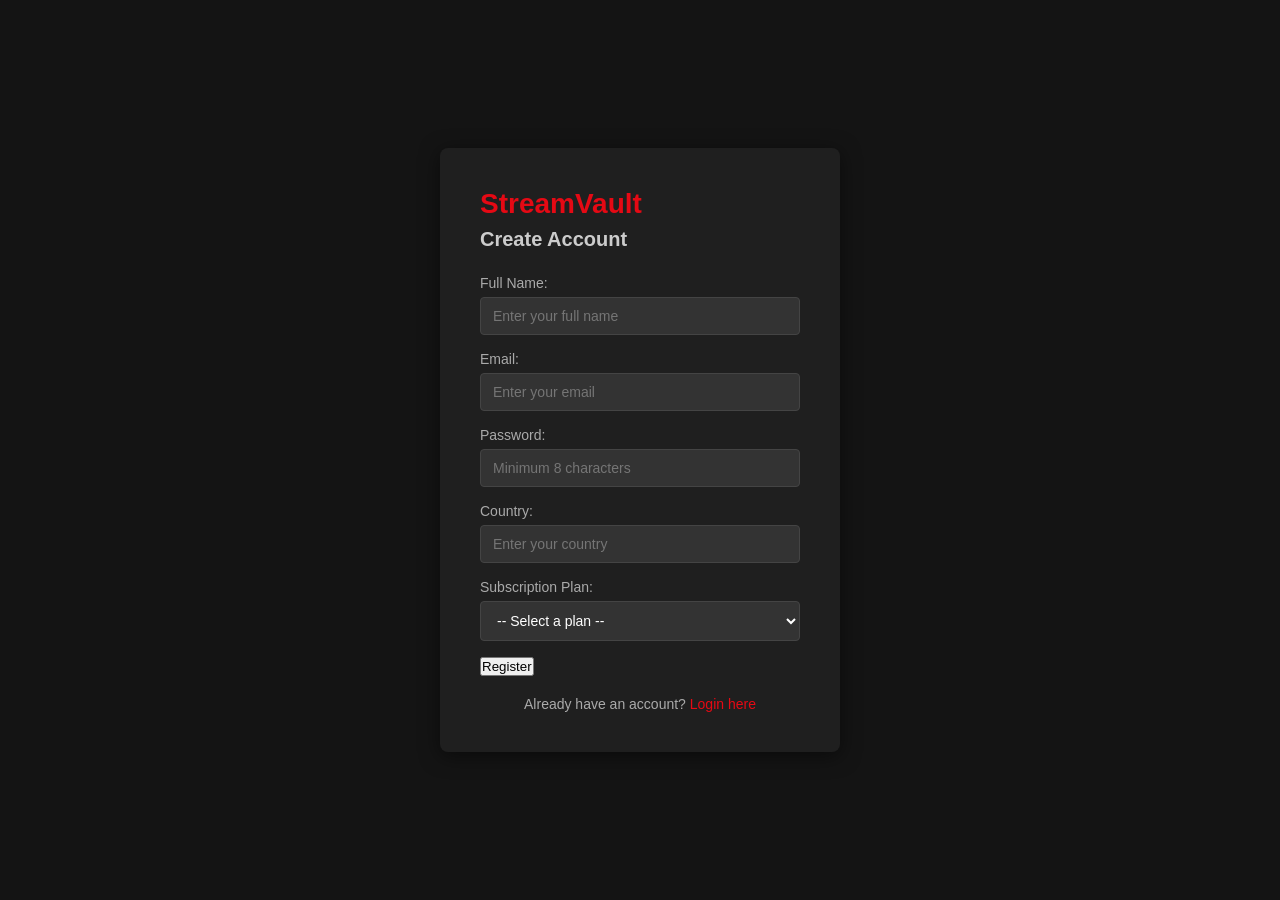
==== src/main/webapp/register.html @ b244ce61 "Initial project structure" ====
<!DOCTYPE html>
<html lang="en">
<head>
    <meta charset="UTF-8">
    <title>StreamVault - Register</title>
    <link rel="stylesheet" href="css/style.css">
</head>
<body>

<div class="auth-container">
    <h1>StreamVault</h1>
    <h2>Create Account</h2>

    <!-- show error message if something went wrong -->
    <p id="error-msg" style="color: red; display: none;">Something went wrong. Please try again.</p>

    <form action="register" method="POST">
        <div class="form-group">
            <label>Full Name:</label>
            <input type="text" name="name" placeholder="Enter your full name" required>
        </div>
        <div class="form-group">
            <label>Email:</label>
            <input type="email" name="email" placeholder="Enter your email" required>
        </div>
        <div class="form-group">
            <label>Password:</label>
            <!-- password must be at least 8 characters -->
            <input type="password" name="password" placeholder="Minimum 8 characters" minlength="8" required>
        </div>
        <div class="form-group">
            <label>Country:</label>
            <input type="text" name="country" placeholder="Enter your country" required>
        </div>
        <div class="form-group">
            <label>Subscription Plan:</label>
            <select name="plan" required>
                <option value="">-- Select a plan --</option>
                <option value="1">Basic - $7.99/month</option>
                <option value="2">Standard - $13.99/month</option>
                <option value="3">Premium - $17.99/month</option>
            </select>
        </div>
        <button type="submit">Register</button>
    </form>

    <p>Already have an account? <a href="login.html">Login here</a></p>
</div>

<script>
    let params = new URLSearchParams(window.location.search);
    if (params.get('error') == '1') {
        document.getElementById('error-msg').style.display = 'block';
    }
</script>

</body>
</html>
---- src/main/webapp/css/style.css ----
* {
    box-sizing: border-box;
    margin: 0;
    padding: 0;
}

body {
    font-family: Arial, sans-serif;
    background-color: #141414;
    color: #fff;
    display: flex;
    justify-content: center;
    align-items: center;
    min-height: 100vh;
}

.auth-container {
    background-color: #1f1f1f;
    padding: 40px;
    border-radius: 8px;
    width: 100%;
    max-width: 400px;
    box-shadow: 0 4px 20px rgba(0, 0, 0, 0.5);
}

h1 {
    color: #e50914;
    font-size: 28px;
    margin-bottom: 8px;
}

h2 {
    font-size: 20px;
    margin-bottom: 24px;
    color: #ccc;
}

.form-group {
    margin-bottom: 16px;
}

label {
    display: block;
    margin-bottom: 6px;
    font-size: 14px;
    color: #aaa;
}

input, select {
    width: 100%;
    padding: 10px 12px;
    background-color: #333;
    border: 1px solid #444;
    border-radius: 4px;
    color: #fff;
    font-size: 14px;
}

input:focus, select:focus {
    outline: none;
    border-color: #e50914;
}

.btn-primary {
    width: 100%;
    padding: 12px;
    background-color: #e50914;
    color: #fff;
    border: none;
    border-radius: 4px;
    font-size: 16px;
    cursor: pointer;
    margin-top: 8px;
}

.btn-primary:hover {
    background-color: #c40812;
}

p {
    margin-top: 20px;
    font-size: 14px;
    color: #aaa;
    text-align: center;
}

a {
    color: #e50914;
    text-decoration: none;
}

a:hover {
    text-decoration: underline;
}
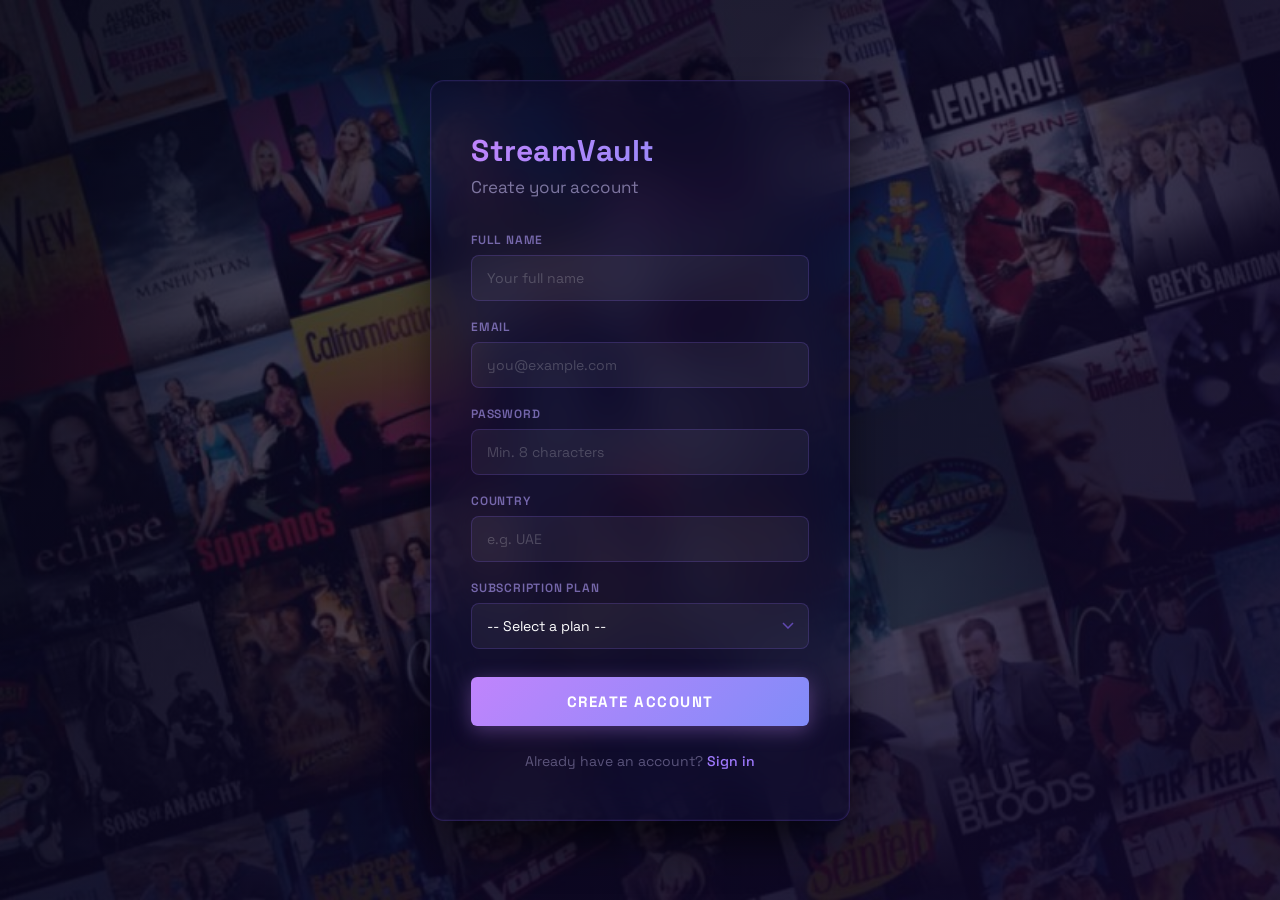
==== commit 8d37c4bd: "Section 1-2: fix DB connection and redesign login/register UI Fix MySQL driver loading with Class.fo" ====
--- a/src/main/webapp/register.html
+++ b/src/main/webapp/register.html
@@ -7,44 +7,48 @@
 </head>
 <body>
 
-<div class="auth-container">
-    <h1>StreamVault</h1>
-    <h2>Create Account</h2>
+<div class="background">
+    <div class="streaming-card">
 
-    <!-- show error message if something went wrong -->
-    <p id="error-msg" style="color: red; display: none;">Something went wrong. Please try again.</p>
+        <h1>StreamVault</h1>
+        <h2>Create your account</h2>
 
-    <form action="register" method="POST">
-        <div class="form-group">
-            <label>Full Name:</label>
-            <input type="text" name="name" placeholder="Enter your full name" required>
-        </div>
-        <div class="form-group">
-            <label>Email:</label>
-            <input type="email" name="email" placeholder="Enter your email" required>
-        </div>
-        <div class="form-group">
-            <label>Password:</label>
-            <!-- password must be at least 8 characters -->
-            <input type="password" name="password" placeholder="Minimum 8 characters" minlength="8" required>
-        </div>
-        <div class="form-group">
-            <label>Country:</label>
-            <input type="text" name="country" placeholder="Enter your country" required>
-        </div>
-        <div class="form-group">
-            <label>Subscription Plan:</label>
-            <select name="plan" required>
-                <option value="">-- Select a plan --</option>
-                <option value="1">Basic - $7.99/month</option>
-                <option value="2">Standard - $13.99/month</option>
-                <option value="3">Premium - $17.99/month</option>
-            </select>
-        </div>
-        <button type="submit">Register</button>
-    </form>
+        <!-- show error message if something went wrong -->
+        <div id="error-msg" class="msg-error">Something went wrong. Please try again.</div>
 
-    <p>Already have an account? <a href="login.html">Login here</a></p>
+        <form action="register" method="POST">
+            <div class="form-group">
+                <label>Full Name</label>
+                <input type="text" name="name" placeholder="Your full name" required>
+            </div>
+            <div class="form-group">
+                <label>Email</label>
+                <input type="email" name="email" placeholder="you@example.com" required>
+            </div>
+            <div class="form-group">
+                <label>Password</label>
+                <!-- password must be at least 8 characters -->
+                <input type="password" name="password" placeholder="Min. 8 characters" minlength="8" required>
+            </div>
+            <div class="form-group">
+                <label>Country</label>
+                <input type="text" name="country" placeholder="e.g. UAE" required>
+            </div>
+            <div class="form-group">
+                <label>Subscription Plan</label>
+                <select name="plan" required>
+                    <option value="">-- Select a plan --</option>
+                    <option value="1">Basic — $7.99/month</option>
+                    <option value="2">Standard — $13.99/month</option>
+                    <option value="3">Premium — $17.99/month</option>
+                </select>
+            </div>
+            <button type="submit" class="btn-primary">Create Account</button>
+        </form>
+
+        <p>Already have an account? <a href="login.html">Sign in</a></p>
+
+    </div>
 </div>
 
 <script>
--- a/src/main/webapp/css/style.css
+++ b/src/main/webapp/css/style.css
@@ -1,94 +1,176 @@
+@import url('https://fonts.googleapis.com/css2?family=Space+Grotesk:wght@400;500;600;700&display=swap');
+
 * {
     box-sizing: border-box;
     margin: 0;
     padding: 0;
 }
 
-body {
-    font-family: Arial, sans-serif;
-    background-color: #141414;
-    color: #fff;
+.background {
+    height: 100vh;
     display: flex;
     justify-content: center;
     align-items: center;
-    min-height: 100vh;
+    background:
+        linear-gradient(135deg, rgba(7, 8, 30, 0.75) 0%, rgba(20, 10, 50, 0.75) 100%),
+        url('../images/movie-grid.jpg') center / cover no-repeat;
+    background-color: #07081e;
+    font-family: 'Space Grotesk', sans-serif;
 }
 
-.auth-container {
-    background-color: #1f1f1f;
-    padding: 40px;
-    border-radius: 8px;
-    width: 100%;
-    max-width: 400px;
-    box-shadow: 0 4px 20px rgba(0, 0, 0, 0.5);
+/* glassmorphism card — navy purple tint */
+.streaming-card {
+    padding: 50px 40px;
+    width: 420px;
+    background: rgba(15, 12, 50, 0.45);
+    backdrop-filter: blur(24px);
+    -webkit-backdrop-filter: blur(24px);
+    border: 1.5px solid rgba(140, 100, 255, 0.18);
+    border-radius: 14px;
+    box-shadow:
+        0 25px 50px -12px rgba(0, 0, 0, 0.8),
+        0 0 0 1px rgba(140, 100, 255, 0.05) inset;
+    color: #ffffff;
+    font-family: 'Space Grotesk', sans-serif;
 }
 
 h1 {
-    color: #e50914;
-    font-size: 28px;
-    margin-bottom: 8px;
+    font-size: 30px;
+    font-weight: 700;
+    letter-spacing: 0.5px;
+    margin-bottom: 6px;
+    background: linear-gradient(135deg, #c084fc, #818cf8);
+    -webkit-background-clip: text;
+    -webkit-text-fill-color: transparent;
+    background-clip: text;
 }
 
 h2 {
-    font-size: 20px;
-    margin-bottom: 24px;
-    color: #ccc;
+    font-size: 17px;
+    font-weight: 400;
+    color: rgba(180, 170, 220, 0.65);
+    margin-bottom: 34px;
 }
 
 .form-group {
-    margin-bottom: 16px;
+    margin-bottom: 18px;
 }
 
 label {
     display: block;
-    margin-bottom: 6px;
-    font-size: 14px;
-    color: #aaa;
+    margin-bottom: 7px;
+    font-size: 12px;
+    font-weight: 600;
+    color: rgba(180, 160, 255, 0.6);
+    text-transform: uppercase;
+    letter-spacing: 0.8px;
 }
 
 input, select {
     width: 100%;
-    padding: 10px 12px;
-    background-color: #333;
-    border: 1px solid #444;
-    border-radius: 4px;
-    color: #fff;
+    padding: 13px 15px;
+    background: rgba(255, 255, 255, 0.05);
+    border: 1px solid rgba(140, 100, 255, 0.2);
+    border-radius: 8px;
+    color: #ffffff;
     font-size: 14px;
+    font-family: 'Space Grotesk', sans-serif;
+    transition: border-color 0.2s ease, background 0.2s ease, box-shadow 0.2s ease;
+}
+
+input::placeholder {
+    color: rgba(255, 255, 255, 0.2);
 }
 
 input:focus, select:focus {
     outline: none;
-    border-color: #e50914;
+    border-color: rgba(140, 100, 255, 0.6);
+    background: rgba(140, 100, 255, 0.07);
+    box-shadow: 0 0 0 3px rgba(140, 100, 255, 0.1);
 }
 
+select {
+    appearance: none;
+    -webkit-appearance: none;
+    background-image: url("data:image/svg+xml,%3Csvg xmlns='http://www.w3.org/2000/svg' width='12' height='7' viewBox='0 0 12 7'%3E%3Cpath fill='none' stroke='%238c64ff99' stroke-width='1.5' d='M1 1l5 5 5-5'/%3E%3C/svg%3E");
+    background-repeat: no-repeat;
+    background-position: right 14px center;
+    padding-right: 36px;
+    cursor: pointer;
+}
+
+select option {
+    background-color: #12103a;
+    color: #ffffff;
+}
+
+/* Netflix red button with glow */
 .btn-primary {
     width: 100%;
-    padding: 12px;
-    background-color: #e50914;
-    color: #fff;
+    padding: 15px;
+    background: linear-gradient(135deg, #c084fc, #818cf8);
     border: none;
-    border-radius: 4px;
-    font-size: 16px;
+    border-radius: 6px;
+    color: white;
+    font-size: 15px;
+    font-weight: 700;
+    font-family: 'Space Grotesk', sans-serif;
+    text-transform: uppercase;
+    letter-spacing: 1.5px;
     cursor: pointer;
-    margin-top: 8px;
+    margin-top: 10px;
+    box-shadow: 0 4px 20px rgba(192, 132, 252, 0.35);
+    transition: all 0.3s ease;
 }
 
 .btn-primary:hover {
-    background-color: #c40812;
+    background: linear-gradient(135deg, #d09ffe, #9ba5fb);
+    box-shadow: 0 6px 25px rgba(192, 132, 252, 0.55);
+    transform: translateY(-1px);
+}
+
+.btn-primary:active {
+    transform: translateY(0);
+    box-shadow: 0 3px 12px rgba(192, 132, 252, 0.4);
 }
 
 p {
-    margin-top: 20px;
+    margin-top: 26px;
     font-size: 14px;
-    color: #aaa;
+    color: rgba(180, 170, 220, 0.45);
     text-align: center;
 }
 
 a {
-    color: #e50914;
+    color: #a07aff;
     text-decoration: none;
+    font-weight: 500;
 }
 
 a:hover {
+    color: #c4a8ff;
     text-decoration: underline;
 }
+
+/* error / success messages */
+.msg-error {
+    background: rgba(229, 9, 20, 0.1);
+    border: 1px solid rgba(229, 9, 20, 0.3);
+    border-radius: 8px;
+    color: #ff7a7a;
+    font-size: 13px;
+    padding: 11px 14px;
+    margin-bottom: 20px;
+    display: none;
+}
+
+.msg-success {
+    background: rgba(100, 80, 255, 0.1);
+    border: 1px solid rgba(100, 80, 255, 0.3);
+    border-radius: 8px;
+    color: #a89bff;
+    font-size: 13px;
+    padding: 11px 14px;
+    margin-bottom: 20px;
+    display: none;
+}
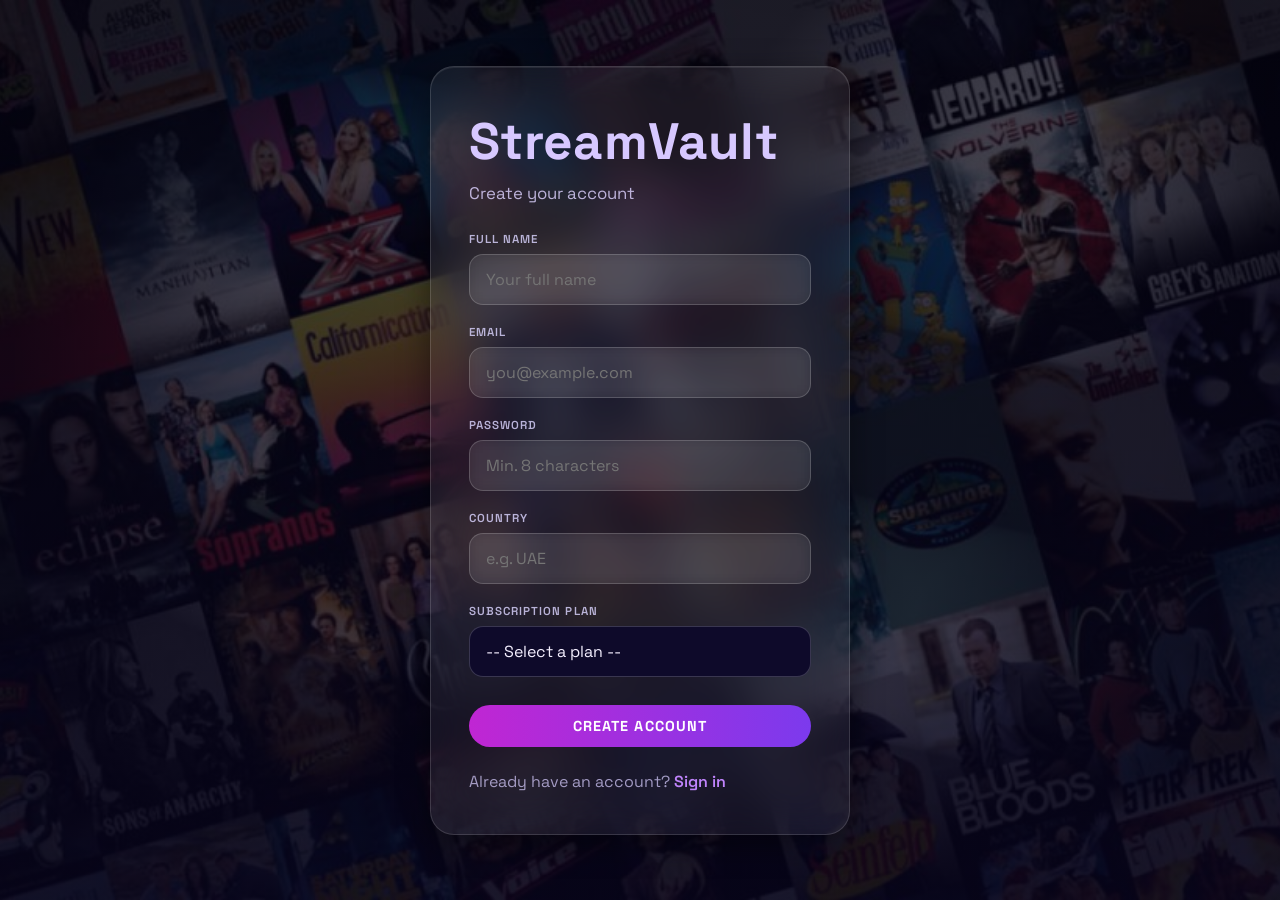
==== commit 2f459c4d: "Phase 4 complete: JDBC web app with security, MongoDB analytics, and role-based access" ====
--- a/src/main/webapp/register.html
+++ b/src/main/webapp/register.html
@@ -2,7 +2,8 @@
 <html lang="en">
 <head>
     <meta charset="UTF-8">
-    <title>StreamVault - Register</title>
+    <meta name="viewport" content="width=device-width, initial-scale=1.0">
+    <title>Register — StreamVault</title>
     <link rel="stylesheet" href="css/style.css">
 </head>
 <body>
--- a/src/main/webapp/css/style.css
+++ b/src/main/webapp/css/style.css
@@ -6,171 +6,675 @@
     padding: 0;
 }
 
+html, body {
+    min-height: 100%;
+    font-family: 'Space Grotesk', sans-serif;
+    color: #f5f3ff;
+    background: linear-gradient(135deg, #07081e 0%, #0e0b29 60%, #120d3d 100%);
+}
+
+body {
+    overflow-x: hidden;
+}
+
+/* ── Auth pages ──────────────────────────────────────────────────────────── */
 .background {
-    height: 100vh;
-    display: flex;
+    min-height: 100vh;
+    display: flex;
+    align-items: center;
     justify-content: center;
-    align-items: center;
+    padding: 24px;
     background:
-        linear-gradient(135deg, rgba(7, 8, 30, 0.75) 0%, rgba(20, 10, 50, 0.75) 100%),
-        url('../images/movie-grid.jpg') center / cover no-repeat;
-    background-color: #07081e;
-    font-family: 'Space Grotesk', sans-serif;
-}
-
-/* glassmorphism card — navy purple tint */
+        linear-gradient(rgba(4, 3, 18, 0.72), rgba(8, 5, 30, 0.78)),
+        url('../images/movie-grid.jpg') center/cover no-repeat;
+}
+
 .streaming-card {
-    padding: 50px 40px;
-    width: 420px;
-    background: rgba(15, 12, 50, 0.45);
-    backdrop-filter: blur(24px);
-    -webkit-backdrop-filter: blur(24px);
-    border: 1.5px solid rgba(140, 100, 255, 0.18);
+    width: min(420px, 100%);
+    padding: 42px 38px;
+    border-radius: 24px;
+    background: rgba(255, 255, 255, 0.06);
+    border: 1px solid rgba(255, 255, 255, 0.14);
+    box-shadow:
+        0 8px 32px rgba(0, 0, 0, 0.45),
+        inset 0 1px 0 rgba(255, 255, 255, 0.08);
+    backdrop-filter: blur(22px);
+    -webkit-backdrop-filter: blur(22px);
+}
+
+.streaming-card h1 {
+    margin-bottom: 8px;
+    font-size: clamp(2.25rem, 5vw, 3.2rem);
+    letter-spacing: 0.35px;
+    color: #d7c8ff;
+}
+
+.streaming-card h2 {
+    margin-bottom: 28px;
+    color: rgba(221, 210, 255, 0.82);
+    font-size: 1.05rem;
+    font-weight: 400;
+}
+
+.msg-error,
+.msg-success {
+    display: none;
+    margin-bottom: 20px;
+    padding: 14px 16px;
+    border-radius: 16px;
+    font-size: 0.95rem;
+    line-height: 1.55;
+}
+
+.msg-error {
+    background: rgba(217, 71, 224, 0.14);
+    border: 1px solid rgba(217, 71, 224, 0.28);
+    color: #f7c6ff;
+}
+
+.msg-success {
+    background: rgba(77, 201, 135, 0.14);
+    border: 1px solid rgba(77, 201, 135, 0.22);
+    color: #d5ffe2;
+}
+
+.form-group {
+    margin-bottom: 20px;
+    display: flex;
+    flex-direction: column;
+    gap: 8px;
+}
+
+.form-group label {
+    color: rgba(218, 212, 255, 0.82);
+    font-size: 0.72rem;
+    font-weight: 600;
+    text-transform: uppercase;
+    letter-spacing: 0.09em;
+}
+
+.form-group input,
+.form-group select {
+    width: 100%;
+    padding: 14px 16px;
     border-radius: 14px;
-    box-shadow:
-        0 25px 50px -12px rgba(0, 0, 0, 0.8),
-        0 0 0 1px rgba(140, 100, 255, 0.05) inset;
-    color: #ffffff;
-    font-family: 'Space Grotesk', sans-serif;
-}
-
-h1 {
-    font-size: 30px;
-    font-weight: 700;
-    letter-spacing: 0.5px;
-    margin-bottom: 6px;
+    border: 1px solid rgba(255, 255, 255, 0.18);
+    color: #f4efff;
+    outline: none;
+    transition: border-color 0.2s ease, box-shadow 0.2s ease;
+    font-family: inherit;
+    font-size: 1rem;
+    -webkit-appearance: none;
+    -moz-appearance: none;
+    appearance: none;
+}
+
+.form-group input {
+    background: rgba(255, 255, 255, 0.07);
+    backdrop-filter: blur(8px);
+}
+
+.form-group select {
+    background: rgb(14, 10, 42);
+}
+
+.form-group input:focus,
+.form-group select:focus {
+    border-color: rgba(140, 100, 255, 0.45);
+    box-shadow: 0 0 0 3px rgba(140, 100, 255, 0.1);
+}
+
+.streaming-card p {
+    margin-top: 24px;
+    color: rgba(215, 205, 255, 0.72);
+}
+
+.streaming-card a {
+    color: #c084fc;
+    text-decoration: none;
+    font-weight: 600;
+}
+
+.streaming-card a:hover {
+    text-decoration: underline;
+}
+
+/* ── Page shell (all inner pages) ────────────────────────────────────────── */
+.page-shell {
+    min-height: 100vh;
+    padding: 32px 24px;
+    display: flex;
+    justify-content: center;
+    background:
+        linear-gradient(rgba(7, 8, 30, 0.62), rgba(10, 7, 34, 0.68)),
+        url('../images/movie-grid.jpg') center/cover no-repeat fixed;
+}
+
+.page-card {
+    width: min(1200px, 100%);
+    padding: 36px;
+    background: rgba(10, 8, 34, 0.78);
+    border: 1px solid rgba(140, 100, 255, 0.22);
+    border-radius: 28px;
+    box-shadow: 0 40px 90px rgba(0, 0, 0, 0.5);
+    backdrop-filter: blur(26px);
+    align-self: flex-start;
+}
+
+/* ── Header & nav ────────────────────────────────────────────────────────── */
+.page-header {
+    display: flex;
+    justify-content: space-between;
+    gap: 20px;
+    align-items: flex-start;
+    margin-bottom: 32px;
+    flex-wrap: wrap;
+    padding-bottom: 28px;
+    border-bottom: 1px solid rgba(140, 100, 255, 0.12);
+}
+
+.page-header h1 {
+    font-size: clamp(1.9rem, 3vw, 2.8rem);
+    letter-spacing: 0.4px;
     background: linear-gradient(135deg, #c084fc, #818cf8);
     -webkit-background-clip: text;
     -webkit-text-fill-color: transparent;
-    background-clip: text;
-}
-
-h2 {
-    font-size: 17px;
-    font-weight: 400;
-    color: rgba(180, 170, 220, 0.65);
-    margin-bottom: 34px;
-}
-
-.form-group {
-    margin-bottom: 18px;
-}
-
-label {
-    display: block;
-    margin-bottom: 7px;
-    font-size: 12px;
-    font-weight: 600;
-    color: rgba(180, 160, 255, 0.6);
-    text-transform: uppercase;
-    letter-spacing: 0.8px;
-}
-
-input, select {
+    margin-bottom: 6px;
+}
+
+.page-header p {
+    color: rgba(210, 200, 255, 0.72);
+    max-width: 520px;
+    font-size: 0.97rem;
+}
+
+.nav-links {
+    display: flex;
+    flex-wrap: wrap;
+    gap: 10px;
+}
+
+.nav-links a {
+    display: inline-flex;
+    align-items: center;
+    padding: 10px 18px;
+    border-radius: 999px;
+    border: 1px solid rgba(140, 100, 255, 0.22);
+    background: rgba(255, 255, 255, 0.05);
+    color: #e9dfff;
+    text-decoration: none;
+    font-weight: 600;
+    font-size: 0.9rem;
+    transition: transform 0.18s ease, background 0.18s ease, box-shadow 0.18s ease;
+}
+
+.nav-links a:hover {
+    transform: translateY(-2px);
+    background: rgba(140, 100, 255, 0.18);
+    box-shadow: 0 10px 30px rgba(136, 100, 255, 0.14);
+}
+
+/* ── Section titles ──────────────────────────────────────────────────────── */
+.section-title {
+    font-size: 1rem;
+    font-weight: 600;
+    color: #c9b8ff;
+    margin-bottom: 14px;
+    letter-spacing: 0.04em;
+    text-transform: uppercase;
+}
+
+/* ── Filters ─────────────────────────────────────────────────────────────── */
+.content-filter {
+    display: flex;
+    flex-wrap: wrap;
+    align-items: center;
+    gap: 14px;
+    margin-bottom: 24px;
+}
+
+.content-filter label {
+    font-size: 0.88rem;
+    color: rgba(220, 210, 255, 0.7);
+}
+
+.filter-input,
+.filter-select {
+    padding: 11px 16px;
+    border-radius: 14px;
+    border: 1px solid rgba(255, 255, 255, 0.12);
+    background: rgba(18, 14, 54, 0.95);
+    color: #f3eeff;
+    outline: none;
+    font-family: inherit;
+    font-size: 0.95rem;
+    transition: border-color 0.18s, box-shadow 0.18s;
+    -webkit-appearance: none;
+    -moz-appearance: none;
+    appearance: none;
+}
+
+.filter-input {
+    flex: 1;
+    min-width: 180px;
+}
+
+.filter-select {
+    min-width: 160px;
+}
+
+.filter-input:focus,
+.filter-select:focus {
+    border-color: rgba(140, 100, 255, 0.4);
+    box-shadow: 0 0 0 3px rgba(140, 100, 255, 0.08);
+}
+
+.content-filter select {
+    min-width: 160px;
+    padding: 11px 16px;
+    border-radius: 14px;
+    border: 1px solid rgba(255, 255, 255, 0.12);
+    background: rgba(18, 14, 54, 0.95);
+    color: #f3eeff;
+    outline: none;
+    font-family: inherit;
+    font-size: 0.95rem;
+    transition: border-color 0.18s;
+    -webkit-appearance: none;
+    -moz-appearance: none;
+    appearance: none;
+}
+
+.content-filter select:focus {
+    border-color: rgba(140, 100, 255, 0.4);
+}
+
+/* ── Tables ──────────────────────────────────────────────────────────────── */
+.content-table {
     width: 100%;
-    padding: 13px 15px;
-    background: rgba(255, 255, 255, 0.05);
-    border: 1px solid rgba(140, 100, 255, 0.2);
-    border-radius: 8px;
-    color: #ffffff;
-    font-size: 14px;
-    font-family: 'Space Grotesk', sans-serif;
-    transition: border-color 0.2s ease, background 0.2s ease, box-shadow 0.2s ease;
-}
-
-input::placeholder {
-    color: rgba(255, 255, 255, 0.2);
-}
-
-input:focus, select:focus {
-    outline: none;
-    border-color: rgba(140, 100, 255, 0.6);
-    background: rgba(140, 100, 255, 0.07);
-    box-shadow: 0 0 0 3px rgba(140, 100, 255, 0.1);
-}
-
-select {
-    appearance: none;
-    -webkit-appearance: none;
-    background-image: url("data:image/svg+xml,%3Csvg xmlns='http://www.w3.org/2000/svg' width='12' height='7' viewBox='0 0 12 7'%3E%3Cpath fill='none' stroke='%238c64ff99' stroke-width='1.5' d='M1 1l5 5 5-5'/%3E%3C/svg%3E");
-    background-repeat: no-repeat;
-    background-position: right 14px center;
-    padding-right: 36px;
-    cursor: pointer;
-}
-
-select option {
-    background-color: #12103a;
-    color: #ffffff;
-}
-
-/* Netflix red button with glow */
-.btn-primary {
-    width: 100%;
-    padding: 15px;
-    background: linear-gradient(135deg, #c084fc, #818cf8);
-    border: none;
-    border-radius: 6px;
-    color: white;
-    font-size: 15px;
-    font-weight: 700;
-    font-family: 'Space Grotesk', sans-serif;
-    text-transform: uppercase;
-    letter-spacing: 1.5px;
-    cursor: pointer;
-    margin-top: 10px;
-    box-shadow: 0 4px 20px rgba(192, 132, 252, 0.35);
-    transition: all 0.3s ease;
-}
-
-.btn-primary:hover {
-    background: linear-gradient(135deg, #d09ffe, #9ba5fb);
-    box-shadow: 0 6px 25px rgba(192, 132, 252, 0.55);
-    transform: translateY(-1px);
-}
-
-.btn-primary:active {
-    transform: translateY(0);
-    box-shadow: 0 3px 12px rgba(192, 132, 252, 0.4);
-}
-
-p {
-    margin-top: 26px;
-    font-size: 14px;
-    color: rgba(180, 170, 220, 0.45);
-    text-align: center;
-}
-
-a {
-    color: #a07aff;
+    border-collapse: collapse;
+    overflow: hidden;
+    border-radius: 18px;
+    background: rgba(14, 10, 40, 0.78);
+    border: 1px solid rgba(140, 100, 255, 0.16);
+}
+
+.content-table th,
+.content-table td {
+    padding: 16px 18px;
+    border-bottom: 1px solid rgba(255, 255, 255, 0.07);
+}
+
+.content-table th {
+    background: rgba(24, 16, 72, 0.98);
+    color: #c9b8ff;
+    font-weight: 600;
+    font-size: 0.88rem;
+    text-align: left;
+    text-transform: uppercase;
+    letter-spacing: 0.05em;
+}
+
+.content-table tr:last-child td {
+    border-bottom: none;
+}
+
+.content-table tr:hover td {
+    background: rgba(140, 100, 255, 0.06);
+}
+
+.content-table td {
+    color: #e2d9ff;
+    font-size: 0.95rem;
+}
+
+.content-table td a {
+    color: #d9b8ff;
     text-decoration: none;
     font-weight: 500;
-}
-
-a:hover {
-    color: #c4a8ff;
+    transition: color 0.15s;
+}
+
+.content-table td a:hover {
+    color: #fff;
     text-decoration: underline;
 }
 
-/* error / success messages */
-.msg-error {
-    background: rgba(229, 9, 20, 0.1);
-    border: 1px solid rgba(229, 9, 20, 0.3);
-    border-radius: 8px;
-    color: #ff7a7a;
-    font-size: 13px;
-    padding: 11px 14px;
-    margin-bottom: 20px;
-    display: none;
-}
-
-.msg-success {
-    background: rgba(100, 80, 255, 0.1);
-    border: 1px solid rgba(100, 80, 255, 0.3);
-    border-radius: 8px;
-    color: #a89bff;
-    font-size: 13px;
-    padding: 11px 14px;
-    margin-bottom: 20px;
-    display: none;
-}
+/* ── Stat / detail cards ─────────────────────────────────────────────────── */
+.card-grid {
+    display: grid;
+    gap: 18px;
+    grid-template-columns: repeat(auto-fit, minmax(220px, 1fr));
+    margin-bottom: 32px;
+}
+
+.stat-card {
+    background: rgba(18, 14, 54, 0.88);
+    border: 1px solid rgba(140, 100, 255, 0.2);
+    border-radius: 20px;
+    padding: 24px;
+    transition: border-color 0.2s, box-shadow 0.2s;
+}
+
+.stat-card:hover {
+    border-color: rgba(140, 100, 255, 0.38);
+    box-shadow: 0 12px 36px rgba(136, 100, 255, 0.1);
+}
+
+.stat-card h3 {
+    font-size: 0.8rem;
+    font-weight: 600;
+    text-transform: uppercase;
+    letter-spacing: 0.06em;
+    color: rgba(200, 185, 255, 0.7);
+    margin-bottom: 12px;
+}
+
+.stat-card p {
+    color: rgba(225, 215, 255, 0.9);
+    line-height: 1.75;
+    font-size: 0.95rem;
+}
+
+.detail-card {
+    background: rgba(18, 14, 54, 0.88);
+    border: 1px solid rgba(140, 100, 255, 0.2);
+    border-radius: 20px;
+    padding: 28px 30px;
+    margin-bottom: 8px;
+}
+
+.detail-card h1 {
+    font-size: clamp(1.6rem, 3vw, 2.2rem);
+    margin-bottom: 8px;
+    background: linear-gradient(135deg, #e2d5ff, #c084fc);
+    -webkit-background-clip: text;
+    -webkit-text-fill-color: transparent;
+}
+
+.detail-card .meta {
+    font-size: 0.95rem;
+    color: rgba(200, 190, 255, 0.75);
+    margin-bottom: 14px;
+}
+
+.detail-card p {
+    color: rgba(215, 205, 255, 0.84);
+    line-height: 1.75;
+    margin-bottom: 10px;
+    font-size: 0.97rem;
+}
+
+/* ── Buttons ─────────────────────────────────────────────────────────────── */
+.btn-primary,
+.btn-secondary {
+    display: inline-flex;
+    align-items: center;
+    justify-content: center;
+    padding: 12px 26px;
+    border-radius: 999px;
+    border: none;
+    color: #fff;
+    text-decoration: none;
+    font-weight: 700;
+    font-size: 0.95rem;
+    cursor: pointer;
+    font-family: inherit;
+    transition: transform 0.18s ease, box-shadow 0.18s ease, background 0.18s ease;
+}
+
+.btn-primary {
+    background: linear-gradient(90deg, #c026d3, #7c3aed);
+    border: none;
+    text-transform: uppercase;
+    letter-spacing: 0.07em;
+}
+
+.btn-primary:hover {
+    background: linear-gradient(90deg, #d946ef, #8b5cf6);
+    transform: translateY(-2px);
+    box-shadow: 0 16px 40px rgba(192, 38, 211, 0.4);
+}
+
+/* Full-width button inside auth cards */
+.streaming-card .btn-primary {
+    width: 100%;
+    margin-top: 8px;
+    font-size: 0.9rem;
+}
+
+.btn-secondary {
+    background: rgba(255, 255, 255, 0.07);
+    border: 1px solid rgba(140, 100, 255, 0.25);
+}
+
+.btn-secondary:hover {
+    background: rgba(140, 100, 255, 0.15);
+    transform: translateY(-2px);
+    box-shadow: 0 12px 32px rgba(136, 100, 255, 0.12);
+}
+
+/* ── Badges ──────────────────────────────────────────────────────────────── */
+.badge-yes {
+    display: inline-block;
+    padding: 3px 10px;
+    border-radius: 999px;
+    font-size: 0.8rem;
+    font-weight: 600;
+    background: rgba(77, 201, 135, 0.18);
+    border: 1px solid rgba(77, 201, 135, 0.35);
+    color: #a8ffd0;
+}
+
+.badge-no {
+    display: inline-block;
+    padding: 3px 10px;
+    border-radius: 999px;
+    font-size: 0.8rem;
+    font-weight: 600;
+    background: rgba(217, 71, 224, 0.14);
+    border: 1px solid rgba(217, 71, 224, 0.28);
+    color: #f7c6ff;
+}
+
+/* ── Progress bar ────────────────────────────────────────────────────────── */
+.progress-wrap {
+    display: flex;
+    align-items: center;
+    gap: 10px;
+}
+
+.progress-wrap span {
+    font-size: 0.85rem;
+    color: rgba(200, 190, 255, 0.8);
+    min-width: 34px;
+}
+
+.progress-bar {
+    height: 6px;
+    min-width: 4px;
+    max-width: 120px;
+    border-radius: 999px;
+    background: linear-gradient(90deg, #8b5cf6, #c084fc);
+    flex: 1;
+}
+
+/* ── Content panel wrapper ───────────────────────────────────────────────── */
+.content-panel {
+    padding-top: 8px;
+}
+
+/* ── Admin page ──────────────────────────────────────────────────────────── */
+.admin-badge {
+    display: inline-block;
+    font-size: 0.65rem;
+    font-weight: 700;
+    text-transform: uppercase;
+    letter-spacing: 0.08em;
+    padding: 3px 10px;
+    border-radius: 999px;
+    background: rgba(192, 38, 211, 0.2);
+    border: 1px solid rgba(192, 38, 211, 0.4);
+    color: #e879f9;
+    vertical-align: middle;
+    margin-left: 10px;
+    position: relative;
+    top: -3px;
+}
+
+.admin-section {
+    margin-top: 32px;
+}
+
+.admin-section-title {
+    display: flex;
+    align-items: center;
+    gap: 10px;
+    margin-bottom: 14px;
+    padding-left: 14px;
+    border-left: 3px solid #c084fc;
+    font-size: 0.9rem;
+    font-weight: 600;
+    color: #e2d5ff;
+    text-transform: uppercase;
+    letter-spacing: 0.05em;
+}
+
+.badge-mongo {
+    font-size: 0.62rem;
+    font-weight: 700;
+    text-transform: uppercase;
+    letter-spacing: 0.06em;
+    padding: 2px 8px;
+    border-radius: 999px;
+    background: rgba(77, 201, 135, 0.15);
+    border: 1px solid rgba(77, 201, 135, 0.3);
+    color: #a8ffd0;
+}
+
+.badge-mysql {
+    font-size: 0.62rem;
+    font-weight: 700;
+    text-transform: uppercase;
+    letter-spacing: 0.06em;
+    padding: 2px 8px;
+    border-radius: 999px;
+    background: rgba(129, 140, 248, 0.15);
+    border: 1px solid rgba(129, 140, 248, 0.3);
+    color: #c7d2fe;
+}
+
+.nav-active {
+    background: rgba(140, 100, 255, 0.22) !important;
+    border-color: rgba(140, 100, 255, 0.45) !important;
+}
+
+/* ── Movie card grid (Browse / Home page) ────────────────────────────────── */
+.movie-grid {
+    display: grid;
+    grid-template-columns: repeat(auto-fill, minmax(190px, 1fr));
+    gap: 16px;
+    margin-bottom: 24px;
+}
+
+.movie-card {
+    background: rgba(14, 10, 42, 0.9);
+    border: 1px solid rgba(140, 100, 255, 0.18);
+    border-radius: 18px;
+    overflow: hidden;
+    text-decoration: none;
+    display: block;
+    transition: transform 0.22s ease, box-shadow 0.22s ease, border-color 0.22s ease;
+}
+
+.movie-card:hover {
+    transform: translateY(-5px) scale(1.015);
+    box-shadow: 0 22px 52px rgba(136, 100, 255, 0.26);
+    border-color: rgba(140, 100, 255, 0.5);
+}
+
+.movie-card-poster {
+    height: 126px;
+    display: flex;
+    align-items: flex-end;
+    padding: 10px 12px;
+}
+
+.movie-card-type-label {
+    font-size: 0.7rem;
+    font-weight: 700;
+    text-transform: uppercase;
+    letter-spacing: 0.08em;
+    color: rgba(255, 255, 255, 0.82);
+    background: rgba(0, 0, 0, 0.4);
+    padding: 3px 9px;
+    border-radius: 999px;
+    backdrop-filter: blur(4px);
+}
+
+.movie-card-body {
+    padding: 14px 14px 16px;
+}
+
+.movie-card-title {
+    font-size: 0.92rem;
+    font-weight: 600;
+    color: #ede5ff;
+    margin-bottom: 6px;
+    line-height: 1.35;
+    display: -webkit-box;
+    -webkit-line-clamp: 2;
+    -webkit-box-orient: vertical;
+    overflow: hidden;
+}
+
+.movie-card-meta {
+    font-size: 0.79rem;
+    color: rgba(195, 178, 255, 0.58);
+    margin-bottom: 8px;
+}
+
+.movie-card-rating {
+    font-size: 0.85rem;
+    font-weight: 700;
+    color: #c9b8ff;
+}
+
+.movie-card-age {
+    display: inline-block;
+    font-size: 0.7rem;
+    font-weight: 600;
+    padding: 1px 7px;
+    border-radius: 5px;
+    border: 1px solid rgba(200, 185, 255, 0.3);
+    color: rgba(200, 185, 255, 0.7);
+    margin-left: 6px;
+    vertical-align: middle;
+}
+
+/* ── Responsive ──────────────────────────────────────────────────────────── */
+@media (max-width: 800px) {
+    .page-card {
+        padding: 20px;
+        border-radius: 20px;
+    }
+
+    .page-header {
+        flex-direction: column;
+        align-items: stretch;
+    }
+
+    .content-filter {
+        flex-direction: column;
+        align-items: stretch;
+    }
+
+    .nav-links {
+        justify-content: flex-start;
+    }
+
+    .movie-grid {
+        grid-template-columns: repeat(auto-fill, minmax(150px, 1fr));
+        gap: 12px;
+    }
+}
